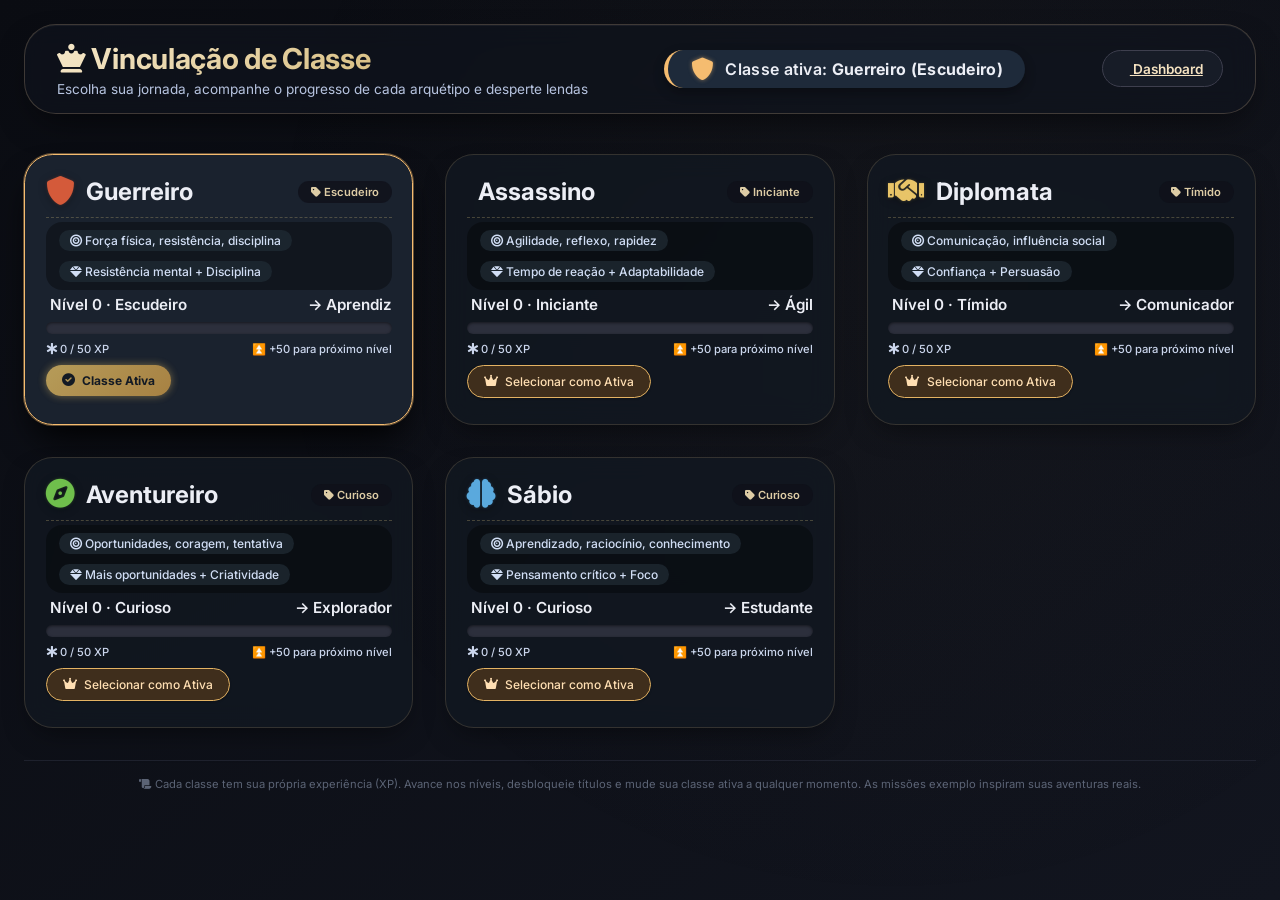
==== classes.html @ 91afc814 "Deploy automático: atualização de sistema" ====
<!DOCTYPE html>
<html lang="pt-BR">
<head>
    <meta charset="UTF-8">
    <meta name="viewport" content="width=device-width, initial-scale=1.0, user-scalable=yes">
    <title>🌙 Seleção de Classe | Grimório do Herói</title>
    <!-- Google Fonts + Font Awesome (mesmo estilo do dashboard) -->
    <link href="https://fonts.googleapis.com/css2?family=Inter:opsz,wght@14..32,300;14..32,400;14..32,500;14..32,600;14..32,700&display=swap" rel="stylesheet">
    <link rel="stylesheet" href="https://cdnjs.cloudflare.com/ajax/libs/font-awesome/6.0.0-beta3/css/all.min.css">
    <style>
    * {
        margin: 0;
        padding: 0;
        box-sizing: border-box;
    }

    body {
        background: radial-gradient(circle at 10% 20%, #0a0c14, #03050b);
        font-family: 'Inter', sans-serif;
        color: #edeef2;
        padding: 1.5rem;
        min-height: 100vh;
        position: relative;
        overflow-x: hidden;
    }

    /* sutíl animação de fundo (opcional, muito leve) */
    body::before {
        content: '';
        position: fixed;
        top: 0;
        left: 0;
        width: 100%;
        height: 100%;
        background: radial-gradient(circle at 70% 30%, rgba(200, 170, 100, 0.03) 0%, transparent 60%);
        pointer-events: none;
        z-index: 0;
    }

    /* container principal */
    .class-container {
        max-width: 1400px;
        margin: 0 auto;
        position: relative;
        z-index: 1;
        animation: fadeInUp 0.6s cubic-bezier(0.2, 0.9, 0.4, 1.1) forwards;
    }

    /* animação de entrada global */
    @keyframes fadeInUp {
        from {
            opacity: 0;
            transform: translateY(20px);
        }
        to {
            opacity: 1;
            transform: translateY(0);
        }
    }

    @keyframes subtleGlow {
        0% { box-shadow: 0 0 0 0 rgba(245, 188, 112, 0.2); }
        50% { box-shadow: 0 0 0 6px rgba(245, 188, 112, 0.1); }
        100% { box-shadow: 0 0 0 0 rgba(245, 188, 112, 0); }
    }

    @keyframes pulseBadge {
        0% { border-left-color: #f5bc70; box-shadow: 0 0 5px rgba(245,188,112,0.3); }
        50% { border-left-color: #ffda9e; box-shadow: 0 0 15px rgba(245,188,112,0.7); }
        100% { border-left-color: #f5bc70; box-shadow: 0 0 5px rgba(245,188,112,0.3); }
    }

    @keyframes shimmer {
        0% { background-position: -200% 0; }
        100% { background-position: 200% 0; }
    }

    /* cabeçalho hero */
    .hero-header {
        display: flex;
        justify-content: space-between;
        align-items: center;
        flex-wrap: wrap;
        gap: 1rem;
        margin-bottom: 2.5rem;
        background: rgba(15, 20, 30, 0.6);
        backdrop-filter: blur(12px);
        border-radius: 2rem;
        padding: 1rem 2rem;
        border: 1px solid rgba(210, 180, 140, 0.25);
        box-shadow: 0 15px 35px -12px rgba(0, 0, 0, 0.6), inset 0 1px 0 rgba(255, 255, 255, 0.05);
        transition: all 0.3s ease;
    }

    .hero-header:hover {
        background: rgba(18, 24, 34, 0.7);
        border-color: rgba(210, 180, 140, 0.4);
        box-shadow: 0 20px 40px -12px black;
    }

    .title-section h1 {
        font-size: 1.8rem;
        font-weight: 700;
        background: linear-gradient(135deg, #f5e7c8, #c9aa5f, #e8c882);
        -webkit-background-clip: text;
        background-clip: text;
        color: transparent;
        letter-spacing: -0.3px;
        transition: background-position 0.5s;
        background-size: 200% auto;
    }

    .title-section h1:hover {
        background-position: 100% 0;
    }

    .title-section p {
        font-size: 0.85rem;
        color: #b7c4e0;
        margin-top: 0.3rem;
        transition: color 0.2s;
    }

    .active-class-badge {
        background: #1e2a3a;
        border-radius: 2rem;
        padding: 0.5rem 1.4rem;
        display: flex;
        align-items: center;
        gap: 0.8rem;
        border-left: 4px solid #f5bc70;
        box-shadow: 0 5px 12px rgba(0, 0, 0, 0.3);
        transition: all 0.25s ease;
        animation: pulseBadge 2.5s infinite;
    }

    .active-class-badge i {
        font-size: 1.4rem;
        color: #f5bc70;
        filter: drop-shadow(0 0 2px rgba(245,188,112,0.5));
        transition: transform 0.2s ease;
    }

    .active-class-badge:hover i {
        transform: scale(1.1);
    }

    .active-class-badge span {
        font-weight: 600;
        font-size: 1rem;
        letter-spacing: 0.3px;
    }

    .reset-all-btn {
        background: rgba(120, 40, 40, 0.75);
        border: none;
        padding: 0.55rem 1.4rem;
        border-radius: 2rem;
        color: #ffd9d9;
        font-weight: 500;
        cursor: pointer;
        transition: all 0.25s cubic-bezier(0.2, 0.9, 0.4, 1.1);
        font-size: 0.85rem;
        backdrop-filter: blur(4px);
        box-shadow: 0 2px 6px rgba(0,0,0,0.2);
    }

    .reset-all-btn:hover {
        background: #9b4545;
        color: white;
        transform: translateY(-2px);
        box-shadow: 0 8px 18px rgba(155, 69, 69, 0.3);
    }

    .reset-all-btn:active {
        transform: translateY(1px);
    }

    /* grid das classes */
    .classes-grid {
        display: grid;
        grid-template-columns: repeat(auto-fill, minmax(320px, 1fr));
        gap: 2rem;
        margin-top: 1rem;
    }

    /* card de cada classe */
    .class-card {
        background: rgba(18, 24, 34, 0.75);
        backdrop-filter: blur(12px);
        border-radius: 1.8rem;
        padding: 1.4rem 1.3rem 1.6rem;
        transition: all 0.35s cubic-bezier(0.2, 0.9, 0.4, 1.1);
        border: 1px solid rgba(255, 215, 150, 0.15);
        box-shadow: 0 12px 28px -10px rgba(0, 0, 0, 0.5);
        transform: translateY(0);
    }

    .class-card:hover {
        transform: translateY(-6px);
        background: rgba(22, 28, 40, 0.85);
        border-color: rgba(245, 188, 112, 0.4);
        box-shadow: 0 25px 40px -12px black;
    }

    .class-card.active-class {
        border: 1.5px solid #f5bc70;
        box-shadow: 0 0 0 1px rgba(245, 188, 112, 0.4), 0 20px 35px -10px black;
        background: rgba(28, 36, 48, 0.96);
    }

    .class-card.active-class:hover {
        box-shadow: 0 0 0 2px rgba(245, 188, 112, 0.5), 0 28px 40px -12px black;
    }

    .card-header {
        display: flex;
        justify-content: space-between;
        align-items: center;
        border-bottom: 1px dashed rgba(200, 180, 120, 0.3);
        padding-bottom: 0.7rem;
        margin-bottom: 0.2rem;
    }

    .class-name {
        display: flex;
        align-items: center;
        gap: 0.7rem;
        font-size: 1.5rem;
        font-weight: 700;
    }

    .class-name i {
        font-size: 1.8rem;
        transition: all 0.2s ease;
        filter: drop-shadow(0 2px 4px rgba(0,0,0,0.3));
    }

    .class-card:hover .class-name i {
        transform: scale(1.05) rotate(2deg);
    }

    /* cores individuais dos ícones com hover glow */
    .warrior-icon { color: #d45a3a; text-shadow: 0 0 3px rgba(212,90,58,0.3); }
    .assassin-icon { color: #b77dcc; text-shadow: 0 0 3px rgba(183,125,204,0.3); }
    .diplomat-icon { color: #e8c468; text-shadow: 0 0 3px rgba(232,196,104,0.3); }
    .adventurer-icon { color: #6fbf4c; text-shadow: 0 0 3px rgba(111,191,76,0.3); }
    .sage-icon { color: #5aa9dd; text-shadow: 0 0 3px rgba(90,169,221,0.3); }

    .level-tag {
        background: #0f1119cc;
        backdrop-filter: blur(2px);
        padding: 0.25rem 0.8rem;
        border-radius: 2rem;
        font-size: 0.7rem;
        font-weight: 600;
        color: #ddcca5;
        transition: all 0.2s;
    }

    .focus-bonus {
        background: rgba(0, 0, 0, 0.35);
        border-radius: 1rem;
        padding: 0.5rem 0.8rem;
        font-size: 0.75rem;
        color: #d1def5;
        display: flex;
        flex-wrap: wrap;
        gap: 0.6rem;
        transition: all 0.2s;
    }

    .focus-bonus span {
        background: #1e2a32cc;
        padding: 0.2rem 0.7rem;
        border-radius: 2rem;
        font-weight: 500;
        transition: all 0.2s;
    }

    .focus-bonus span:hover {
        background: #2f3e4a;
        transform: scale(0.96);
    }

    .progress-area {
        margin-top: 0.3rem;
    }

    .level-title {
        font-weight: 600;
        font-size: 0.95rem;
        margin-bottom: 0.3rem;
        display: flex;
        justify-content: space-between;
    }

    .xp-bar-bg {
        background: #0b0e16;
        border-radius: 1rem;
        height: 12px;
        overflow: hidden;
        margin: 0.5rem 0;
        box-shadow: inset 0 1px 3px rgba(0,0,0,0.4);
    }


    .xp-text {
        font-size: 0.7rem;
        display: flex;
        justify-content: space-between;
        color: #cbd6ec;
        font-weight: 500;
    }

    .missions-preview {
        background: rgba(0, 0, 0, 0.4);
        border-radius: 1rem;
        padding: 0.7rem 0.9rem;
        font-size: 0.7rem;
        margin: 0.5rem 0;
        transition: all 0.2s;
        border-left: 2px solid #c9aa5f;
    }

    .missions-preview i {
        margin-right: 0.4rem;
        color: #e4bc77;
        width: 1rem;
        transition: transform 0.2s;
    }

    .missions-preview:hover i {
        transform: translateX(3px);
    }

    .missions-preview ul {
        margin-top: 0.4rem;
        padding-left: 1.4rem;
        color: #ccd6f0;
        list-style-type: circle;
    }

    .missions-preview li {
        transition: all 0.2s;
    }

    .missions-preview li:hover {
        color: #f5e2b0;
        transform: translateX(2px);
    }

    .card-actions {
        display: flex;
        gap: 0.8rem;
        flex-wrap: wrap;
        margin-top: 0.6rem;
    }

    .btn-class {
        background: #2c3548;
        border: none;
        padding: 0.5rem 1rem;
        border-radius: 2rem;
        font-size: 0.75rem;
        font-weight: 500;
        color: #f0f2f8;
        cursor: pointer;
        transition: all 0.2s cubic-bezier(0.2, 0.9, 0.4, 1.1);
        display: inline-flex;
        align-items: center;
        gap: 0.45rem;
        backdrop-filter: blur(2px);
        box-shadow: 0 1px 2px rgba(0,0,0,0.2);
    }

    .btn-class i {
        font-size: 0.8rem;
        transition: transform 0.15s;
    }

    .btn-class:hover {
        background: #3e4a62;
        transform: translateY(-2px);
        box-shadow: 0 6px 14px rgba(0, 0, 0, 0.3);
    }

    .btn-class:hover i {
        transform: scale(1.1);
    }

    .btn-class:active {
        transform: translateY(1px);
    }

    .btn-select {
        background: #3f2e1c;
        border: 1px solid #e4b363;
        color: #ffdfb3;
    }

    .btn-select.active-select {
        background: linear-gradient(135deg, #c9aa5f, #b88d46);
        color: #141a24;
        border: none;
        font-weight: bold;
        box-shadow: 0 0 8px rgba(201, 170, 95, 0.6);
    }

    .btn-xp {
        background: #1f3a3f;
    }

    .btn-xp:hover {
        background: #2b5b5f;
        box-shadow: 0 0 10px rgba(43, 91, 95, 0.5);
    }

    .btn-reset-class {
        background: #3a2626;
        color: #f2b5b5;
    }

    .btn-reset-class:hover {
        background: #5e3a3a;
        color: #ffe0e0;
    }

    footer {
        text-align: center;
        margin-top: 3rem;
        padding: 1.5rem;
        font-size: 0.75rem;
        color: #8f9bb3;
        border-top: 1px solid rgba(200, 180, 120, 0.2);
        transition: all 0.2s;
    }

    footer:hover {
        color: #b9c8f0;
    }

    @media (max-width: 700px) {
        body { padding: 1rem; }
        .hero-header { flex-direction: column; align-items: stretch; text-align: center; }
        .class-card { padding: 1.2rem; }
        .card-actions { justify-content: center; }
    }

    button {
        cursor: pointer;
        font-family: inherit;
    }

    /* melhoria na barra de rolagem (opcional) */
    ::-webkit-scrollbar {
        width: 8px;
    }
    ::-webkit-scrollbar-track {
        background: #0c0f18;
        border-radius: 10px;
    }
    ::-webkit-scrollbar-thumb {
        background: #c9aa5f;
        border-radius: 10px;
    }
    ::-webkit-scrollbar-thumb:hover {
        background: #e4bc77;
    }
</style>
    <link rel="stylesheet" href="index.css">

</head>
<body>
<div class="class-container">
    <div class="hero-header">
        <div class="title-section">
            <h1><i class="fas fa-chess-queen"></i> Vinculação de Classe</h1>
            <p>Escolha sua jornada, acompanhe o progresso de cada arquétipo e desperte lendas</p>
        </div>
        <div class="active-class-badge" id="activeClassBadge">
            <i class="fas fa-crown"></i>
            <span>Classe ativa: <strong id="activeClassName">--</strong></span>
        </div>
            <a class="btn-icon" href="index.html"><i class="fas fa-skull-crosswalk"></i> Dashboard</a>
    </div>

    <div class="classes-grid" id="classesGrid"></div>

    <div id="tokenModal" class="modal-overlay">
    
    <div class="modal-box">
        
        <div class="modal-header">
            <h2>🔐 Token de Acesso</h2>
            <p>
                Insira seu token para acessar seu progresso em qualquer dispositivo.
            </p>
        </div>

        <div class="modal-body">
            <small class="modal-hint">
                Não tem um token? Gere um agora e comece sua jornada.
            </small>
            <small class="modal-hint">
                (Esse Token será usado para acessar seu progresso em outros dispositivos, então salve-o em algum lugar)
            </small>

            <input type="text" id="tokenInput" placeholder="Cole ou gere seu token..." />
        </div>

        <div class="modal-actions">
            <button id="btnGerar" class="btn-secondary">Gerar agora</button>
            <button id="btnConfirmar" class="btn-primary">Confirmar</button>
        </div>

    </div>
</div>
    <footer>
        <i class="fas fa-scroll"></i> Cada classe tem sua própria experiência (XP). Avance nos níveis, desbloqueie títulos e mude sua classe ativa a qualquer momento.
        As missões exemplo inspiram suas aventuras reais.
    </footer>
</div>
<script src="geral.js"></script>
<script>
    

    // ----- DEFINIÇÃO DAS CLASSES (baseado no design) -----
    const CLASSES_DATA = [
        {
            id: "warrior",
            nome: "Guerreiro",
            icone: "fas fa-shield-alt",
            corIcone: "warrior-icon",
            corDestaque: "#d45a3a",
            niveis: ["Escudeiro", "Aprendiz", "Soldado", "Guerreiro", "Lendário"],
            foco: "Força física, resistência, disciplina",
            bonus: "Resistência mental + Disciplina",
            missoesExemplo: [
                "Treinar (academia, calistenia, esportes)",
                "Melhorar alimentação",
                "Bater metas físicas (flexões, corrida)"
            ]
        },
        {
            id: "assassin",
            nome: "Assassino",
            icone: "fas fa-dagger",
            corIcone: "assassin-icon",
            corDestaque: "#b77dcc",
            niveis: ["Iniciante", "Ágil", "Corredor", "Assassino", "Sombra"],
            foco: "Agilidade, reflexo, rapidez",
            bonus: "Tempo de reação + Adaptabilidade",
            missoesExemplo: [
                "Corrida ou sprints",
                "Treinos de reflexo (jogos rápidos)",
                "Parkour / coordenação motora",
                "Decisões rápidas com tempo"
            ]
        },
        {
            id: "diplomat",
            nome: "Diplomata",
            icone: "fas fa-handshake",
            corIcone: "diplomat-icon",
            corDestaque: "#e8c468",
            niveis: ["Tímido", "Comunicador", "Influente", "Diplomata", "Ícone"],
            foco: "Comunicação, influência social",
            bonus: "Confiança + Persuasão",
            missoesExemplo: [
                "Conversar com pessoas novas",
                "Melhorar oratória",
                "Praticar escuta ativa",
                "Liderar grupos ou projetos"
            ]
        },
        {
            id: "adventurer",
            nome: "Aventureiro",
            icone: "fas fa-compass",
            corIcone: "adventurer-icon",
            corDestaque: "#6fbf4c",
            niveis: ["Curioso", "Explorador", "Ousado", "Aventureiro", "Destino"],
            foco: "Oportunidades, coragem, tentativa",
            bonus: "Mais oportunidades + Criatividade",
            missoesExemplo: [
                "Tentar algo novo (comida, lugar, atividade)",
                "Sair da rotina",
                "Assumir pequenos riscos calculados",
                "Conhecer novos ambientes"
            ]
        },
        {
            id: "sage",
            nome: "Sábio",
            icone: "fas fa-brain",
            corIcone: "sage-icon",
            corDestaque: "#5aa9dd",
            niveis: ["Curioso", "Estudante", "Aprendiz", "Sábio", "Mestre"],
            foco: "Aprendizado, raciocínio, conhecimento",
            bonus: "Pensamento crítico + Foco",
            missoesExemplo: [
                "Estudar (qualquer área)",
                "Ler livros",
                "Resolver problemas (lógica, programação)",
                "Produzir conhecimento (resumos, projetos)"
            ]
        }
    ];

    // thresholds de XP por nível (nível 1 ao 5)
    // nível 1: 0 XP, nível2: 1000, nível3: 2000, nível4: 3000, nível5: 4000+ (max)
    const XP_PER_LEVEL = 1000;
    const MAX_LEVEL = 5;
    const MAX_XP = (MAX_LEVEL - 1) * XP_PER_LEVEL; // 4000

    // Carregar progresso do localStorage
    function loadProgressData() {
        const stored = localStorage.getItem("rpg_class_progress");
        if (stored) {
            try {
                return JSON.parse(stored);
            } catch(e) { return {}; }
        }
        return {}; // objeto vazio
    }

    function saveProgressData(data) {
        localStorage.setItem("rpg_class_progress", JSON.stringify(data));
    }

    // Carregar classe ativa
    function loadActiveClass() {
        const active = classe_atual;
        if (active && CLASSES_DATA.some(c => c.id === active)) return active;
        return "warrior"; // padrão guerreiro
    }

    function saveActiveClass(classId) {
        localStorage.setItem("rpg_active_class", classId);
    }

    // Obter XP de uma classe
    function getClassXP(classId, progressData) {
        return progressData[classId] !== undefined ? progressData[classId] : 0;
    }

    // Atualizar XP da classe
    function setClassXP(classId, xp, progressData) {
        let newXP = Math.min(MAX_XP, Math.max(0, xp));
        progressData[classId] = newXP;
        saveProgressData(progressData);
        return newXP;
    }

    // Adicionar XP (com limite)
    function addXPToClass(classId, amount, progressData) {
        let current = getClassXP(classId, progressData);
        let newXP = Math.min(MAX_XP, current + amount);
        if (newXP !== current) {
            setClassXP(classId, newXP, progressData);
        }
        return newXP;
    }

    // Dado XP, retorna nível (1-5) e título do nível
    function getLevelAndTitle(xp, niveisArray) {
        let levelIndex = Math.floor(xp / XP_PER_LEVEL);
        if (levelIndex >= MAX_LEVEL) levelIndex = MAX_LEVEL - 1;
        const nivelAtual = levelIndex + 1; // 1 a 5
        const titulo = niveisArray[levelIndex] || niveisArray[niveisArray.length-1];
        const currentLevelXP = levelIndex * XP_PER_LEVEL;
        const nextLevelXP = (levelIndex + 1) * XP_PER_LEVEL;
        const xpNeeded = Math.min(nextLevelXP - xp, XP_PER_LEVEL);
        const progressPercent = (xp - currentLevelXP) / XP_PER_LEVEL;
        return {
            levelNumber: nivelAtual,
            levelTitle: titulo,
            currentXP: xp,
            currentLevelBaseXP: currentLevelXP,
            nextLevelXP: nextLevelXP,
            xpToNext: Math.max(0, nextLevelXP - xp),
            progress: Math.min(1, Math.max(0, progressPercent)) * 100,
            isMaxLevel: nivelAtual === MAX_LEVEL
        };
    }

    // Renderizar todos os cards
    let currentProgress = loadProgressData();
    let currentActiveClass = loadActiveClass();

    async function onPageLoad() {
        // Sincroniza classe baseada no nível inicial
        try {
            var local_hero_id = JSON.parse(localStorage.getItem("rpg_dashboard")).hero.id;

        } catch {
            var local_hero_id = undefined;

        }
        await loadData(local_hero_id);
        renderAllClasses()
        updateActiveClassBadge()
    }

    window.addEventListener("DOMContentLoaded", () => {
        onPageLoad()
        // setTimeout(() => {
            
        // }, 100);
        
    })
    
    function renderAllClasses() {
        const grid = document.getElementById("classesGrid");
        if (!grid) return;

        grid.innerHTML = "";
        for (let cls of DADOS_DE_CLASSES) {
            levels_por_classe[cls.id]
            const xp = levels_por_classe[cls.id]["xp"];
            const next_level_xp = 50*levels_por_classe[cls.id]["level"]*1.7 + 50;
            const levelNumber = levels_por_classe[cls.id]["level"];
            const levelName = cls.niveis[Math.floor(levels_por_classe[cls.id]["level"] / 10)];
            
            const isActive = (classe_atual === cls.id);

            // construir card
            const card = document.createElement("div");
            card.className = `class-card ${isActive ? 'active-class' : ''}`;
            card.dataset.classId = cls.id;

            // Header com nome e level tag
            const headerDiv = document.createElement("div");
            headerDiv.className = "card-header";
            headerDiv.innerHTML = `
                <div class="class-name">
                    <i class="${cls.icone} ${cls.corIcone}"></i>
                    <span>${cls.nome}</span>
                </div>
                <div class="level-tag"><i class="fas fa-tag"></i> ${levelName}</div>
            `;

            // Foco e bônus resumido
            const focusDiv = document.createElement("div");
            focusDiv.className = "focus-bonus";
            focusDiv.innerHTML = `
                <span><i class="fas fa-bullseye"></i> ${cls.foco}</span>
                <span><i class="fas fa-gem"></i> ${cls.bonus}</span>
            `;

            // Área de progresso (nível, barra, xp)
            const progressDiv = document.createElement("div");
            progressDiv.className = "progress-area";
            let is_max_level = levelNumber >= 10
            let porcentagem = (xp / next_level_xp) * 100;
            porcentagem = Math.min(porcentagem, 100);
            const nextLevelName = cls.niveis[Math.floor(levels_por_classe[cls.id]["level"]+10 / 10)];
            progressDiv.innerHTML = `
                <div class="level-title">
                    <span><i class="fas fa-chart-simple"></i> Nível ${levelNumber} · ${levelName}</span>
                    <span>${!is_max_level ? `→ ${nextLevelName}` : '🏆 Lenda'}</span>
                </div>
                <div class="xp-bar-bg">
                    <div class="xp-fill" style="width: ${porcentagem}%;"></div>
                </div>
                <div class="xp-text">
                    <span><i class="fas fa-star-of-life"></i> ${xp} / ${next_level_xp} XP</span>
                    <span>${!is_max_level ? `⏫ +${next_level_xp} para próximo nível` : '✨ Domínio total'}</span>
                </div>
            `;

            // Missões exemplos
            // const missionsHtml = `
            //     <div class="missions-preview">
            //         <i class="fas fa-scroll"></i> <strong>Missões exemplo</strong>
            //         <ul>
            //             ${cls.missoesExemplo.map(m => `<li><i class="fas fa-feather-alt"></i> ${m}</li>`).join('')}
            //         </ul>
            //     </div>
            // `;

            // Botões de ação
            const actionsDiv = document.createElement("div");
            actionsDiv.className = "card-actions";
            
            const selectBtn = document.createElement("button");
            selectBtn.className = `btn-class btn-select ${isActive ? 'active-select' : ''}`;
            selectBtn.innerHTML = isActive ? '<i class="fas fa-check-circle"></i> Classe Ativa' : '<i class="fas fa-crown"></i> Selecionar como Ativa';
            if (!isActive) {
                selectBtn.addEventListener("click", (e) => {
                    e.stopPropagation();
                    currentActiveClass = cls.id;
                    saveActiveClass(cls.id);
                    classe_atual = cls.id
                    saveData(hero_id)
                    updateActiveClassBadge();
                    renderAllClasses(); // re-render para destacar nova classe ativa
                });
            } else {
                selectBtn.disabled = false;
                selectBtn.style.opacity = "0.9";
            }

            const addXp250 = document.createElement("button");
            addXp250.className = "btn-class btn-xp";
            addXp250.innerHTML = '<i class="fas fa-plus-circle"></i> +250 XP';
            addXp250.addEventListener("click", (e) => {
                e.stopPropagation();
                const newXP = addXPToClass(cls.id, 250, currentProgress);
                currentProgress = loadProgressData(); // recarrega depois de alterar
                renderAllClasses();
            });

            const addXp500 = document.createElement("button");
            addXp500.className = "btn-class btn-xp";
            addXp500.innerHTML = '<i class="fas fa-bolt"></i> +500 XP';
            addXp500.addEventListener("click", (e) => {
                e.stopPropagation();
                addXPToClass(cls.id, 500, currentProgress);
                currentProgress = loadProgressData();
                renderAllClasses();
            });

            const resetClassBtn = document.createElement("button");
            resetClassBtn.className = "btn-class btn-reset-class";
            resetClassBtn.innerHTML = '<i class="fas fa-trash-alt"></i> Resetar';
            resetClassBtn.addEventListener("click", (e) => {
                e.stopPropagation();
                if (confirm(`Deseja resetar todo o progresso da classe ${cls.nome}? O XP voltará para 0.`)) {
                    setClassXP(cls.id, 0, currentProgress);
                    currentProgress = loadProgressData();
                    renderAllClasses();
                }
            });

            actionsDiv.appendChild(selectBtn);

            card.appendChild(headerDiv);
            card.appendChild(focusDiv);
            card.appendChild(progressDiv);
            // card.appendChild(document.createElement("div")).innerHTML = missionsHtml;
            card.appendChild(actionsDiv);

            grid.appendChild(card);
        }

        updateActiveClassBadge();
    }

    function updateActiveClassBadge() {
        const badgeSpan = document.getElementById("activeClassName");
        const activeClassObj = CLASSES_DATA.find(c => c.id === classe_atual);
        if (badgeSpan && activeClassObj) {
            badgeSpan.innerText = `${activeClassObj.nome} (${activeClassObj.niveis[getLevelAndTitle(getClassXP(activeClassObj.id, currentProgress), activeClassObj.niveis).levelNumber-1] || activeClassObj.niveis[0]})`;
        } else if(badgeSpan) {
            badgeSpan.innerText = "Guerreiro";
        }
        // atualizar ícone pequeno no badge
        const badgeIcon = document.querySelector("#activeClassBadge i");
        if (badgeIcon && activeClassObj) {
            // troca a classe do ícone para refletir a classe ativa
            const iconClasses = activeClassObj.icone.split(' ');
            badgeIcon.className = `${iconClasses[0]} ${iconClasses[1] || 'fas fa-crown'}`;
        }
    }

    // Reset global de todos os progressos
    function globalReset() {
        if (confirm("⚠️ ATENÇÃO: Isso resetará TODO o progresso de todas as classes (XP zerado). A classe ativa será mantida como está. Deseja continuar?")) {
            const newProgress = {};
            for (let cls of CLASSES_DATA) {
                newProgress[cls.id] = 0;
            }
            saveProgressData(newProgress);
            currentProgress = newProgress;
            // renderAllClasses();
        }
    }

    // Sincroniza a variável global com o localStorage caso outro script altere (mas é autônomo)
    function syncAndRender() {
        currentProgress = loadProgressData();
        currentActiveClass = loadActiveClass();
        // renderAllClasses();
    }

    // Eventos de reset global
    document.addEventListener("DOMContentLoaded", () => {
        syncAndRender();
        const globalResetBtn = document.getElementById("globalResetBtn");
        if (globalResetBtn) {
            globalResetBtn.addEventListener("click", globalReset);
        }
        // opcional: adicionar atalho para recarregar dados caso haja alteração externa
        window.addEventListener("storage", (e) => {
            if (e.key === "rpg_class_progress" || e.key === "rpg_active_class") {
                syncAndRender();
            }
        });
    });
</script>
</body>
</html>
---- index.css ----
* {
    margin: 0;
    padding: 0;
    box-sizing: border-box;
}

/* Variáveis para facilitar manutenção e temas */
:root {
    --gold-primary: #f0a63a;
    --gold-glow: rgba(240, 166, 58, 0.4);
    --dark-bg: #0a0c12;
    --card-bg: rgba(18, 22, 30, 0.75);
    --transition-default: all 0.25s cubic-bezier(0.2, 0.9, 0.4, 1.1);
    --shadow-elevation: 0 20px 35px -12px rgba(0,0,0,0.6);
}

body {
    background: linear-gradient(145deg, #0a0c12 0%, #12151f 100%);
    font-family: 'Inter', system-ui, -apple-system, sans-serif;
    padding: 1.5rem;
    color: #eceef5;
    min-height: 100vh;
    scroll-behavior: smooth;
}

/* Scrollbar personalizada */
::-webkit-scrollbar {
    width: 6px;
    height: 6px;
}
::-webkit-scrollbar-track {
    background: #1a1d2b;
    border-radius: 10px;
}
::-webkit-scrollbar-thumb {
    background: var(--gold-primary);
    border-radius: 10px;
}
::-webkit-scrollbar-thumb:hover {
    background: #e09d32;
}

.dashboard {
    max-width: 1400px;
    margin: 0 auto;
    background: rgba(18, 22, 30, 0.65);
    backdrop-filter: blur(2px);
    border-radius: 2rem;
    padding: 1.8rem;
    box-shadow: var(--shadow-elevation), inset 0 1px 0 rgba(255,255,255,0.05);
    border: 1px solid rgba(255,215,150,0.15);
    transition: var(--transition-default);
}

.dashboard-header {
    display: flex;
    justify-content: space-between;
    align-items: center;
    flex-wrap: wrap;
    gap: 1rem;
    margin-bottom: 2rem;
    border-bottom: 2px solid rgba(240, 166, 58, 0.3);
    padding-bottom: 1rem;
    animation: fadeInDown 0.5s ease-out;
}
.dashboard-header h1 {
    font-size: 1.9rem;
    font-weight: 700;
    background: linear-gradient(135deg, #f5bc70, #e09d32);
    background-clip: text;
    -webkit-background-clip: text;
    color: transparent;
    letter-spacing: -0.5px;
}
.dashboard-header h1 i {
    color: #e09d32;
    margin-right: 10px;
    background: none;
    background-clip: unset;
    -webkit-background-clip: unset;
    color: #f0a63a;
    transition: var(--transition-default);
}
.dashboard-header h1:hover i {
    transform: rotate(5deg) scale(1.05);
    text-shadow: 0 0 8px var(--gold-glow);
}

.action-buttons {
    display: flex;
    gap: 1rem;
}
.btn-icon {
    background: rgba(25, 30, 42, 0.9);
    border: 1px solid #3e3f4e;
    padding: 0.6rem 1.2rem;
    border-radius: 40px;
    font-weight: 600;
    font-size: 0.85rem;
    color: #f5e2c1;
    cursor: pointer;
    transition: var(--transition-default);
    backdrop-filter: blur(4px);
    position: relative;
    overflow: hidden;
}
.btn-icon i {
    margin-right: 8px;
    color: #f0a63a;
    transition: transform 0.2s;
}
.btn-icon:hover {
    background: #2a2f3f;
    border-color: var(--gold-primary);
    transform: translateY(-2px);
    box-shadow: 0 6px 14px rgba(240, 166, 58, 0.2);
    color: white;
}
.btn-icon:hover i {
    transform: translateX(3px);
}
.btn-icon:active {
    transform: translateY(1px);
}

/* GRID PRINCIPAL */
.main-grid {
    display: grid;
    grid-template-columns: 1fr 1.6fr;
    gap: 1.8rem;
    animation: fadeInUp 0.6s ease-out;
}

/* COLUNA ESQUERDA (stats) */
.stats-card {
    background: rgba(12, 15, 24, 0.75);
    backdrop-filter: blur(8px);
    border-radius: 1.8rem;
    padding: 1.4rem;
    border: 1px solid rgba(240, 166, 58, 0.25);
    box-shadow: 0 12px 28px -8px black;
    transition: var(--transition-default);
}
.stats-card:hover {
    border-color: rgba(240, 166, 58, 0.5);
    box-shadow: 0 20px 32px -12px rgba(0,0,0,0.8), 0 0 0 1px rgba(240,166,58,0.1);
    transform: translateY(-3px);
}

.player-name-section {
    display: flex;
    align-items: baseline;
    justify-content: space-between;
    margin-bottom: 0.5rem;
    flex-wrap: wrap;
}
.player-name {
    font-size: 1.8rem;
    font-weight: 800;
    background: linear-gradient(120deg, #fff0da, #f5bc70);
    background-clip: text;
    -webkit-background-clip: text;
    color: transparent;
    transition: text-shadow 0.3s;
}
.player-name:hover {
    text-shadow: 0 0 6px rgba(245,188,112,0.3);
}
.edit-name-btn {
    background: none;
    border: 1px solid #5a5e72;
    padding: 0.2rem 0.8rem;
    border-radius: 40px;
    font-size: 0.7rem;
    color: #c9cfdf;
    cursor: pointer;
    transition: var(--transition-default);
}
.edit-name-btn:hover {
    background: rgba(240, 166, 58, 0.2);
    border-color: var(--gold-primary);
    color: #f5bc70;
    transform: scale(1.02);
}

.class-badge {
    background: #1e1f2e;
    display: inline-block;
    padding: 0.3rem 1rem;
    border-radius: 60px;
    font-size: 0.8rem;
    font-weight: 500;
    margin-bottom: 1.2rem;
    border-left: 4px solid var(--gold-primary);
    transition: var(--transition-default);
}
.class-badge:hover {
    border-left-width: 6px;
    padding-left: 1.2rem;
    background: #252838;
}

.xp-container {
    background: #0b0e16;
    border-radius: 1.2rem;
    padding: 0.8rem;
    margin: 1rem 0;
    transition: var(--transition-default);
}
.xp-info {
    display: flex;
    justify-content: space-between;
    margin-bottom: 0.5rem;
    font-size: 0.8rem;
}
.xp-bar-bg {
    background: #2c2f3c;
    border-radius: 20px;
    height: 12px;
    overflow: hidden;
    box-shadow: inset 0 1px 3px rgba(0,0,0,0.5);
}
.xp-fill {
    background: linear-gradient(90deg, #f0a63a, #f5d742);
    width: 0%;
    height: 100%;
    border-radius: 20px;
    transition: width 0.6s cubic-bezier(0.2, 0.9, 0.4, 1.1);
    position: relative;
    overflow: hidden;
}
.xp-fill::after {
    content: '';
    position: absolute;
    top: 0;
    left: 0;
    right: 0;
    bottom: 0;
    background: linear-gradient(90deg, rgba(255,255,255,0.2), transparent);
    animation: shimmer 2s infinite;
}
@keyframes shimmer {
    0% { transform: translateX(-100%); }
    100% { transform: translateX(100%); }
}

.level-info {
    font-size: 0.85rem;
    background: #10121c;
    padding: 0.6rem;
    border-radius: 1rem;
    transition: var(--transition-default);
}
.level-info:hover {
    background: #151a28;
}

.radar-container {
    margin-top: 1.5rem;
    background: #0c0f18;
    border-radius: 1.5rem;
    padding: 1rem;
    transition: var(--transition-default);
}
.radar-container:hover {
    background: #11141f;
    box-shadow: 0 0 0 1px rgba(240,166,58,0.2);
}
.radar-header {
    font-weight: 600;
    margin-bottom: 0.8rem;
    font-size: 0.9rem;
    display: flex;
    align-items: center;
    gap: 8px;
}
canvas {
    display: block;
    margin: 0 auto;
    filter: drop-shadow(0 4px 6px rgba(0,0,0,0.3));
}

/* COLUNA DIREITA - MISSÕES */
.missions-wrapper {
    display: flex;
    flex-direction: column;
    gap: 1rem;
}

/* BLOCO COMPACTO DAS DIÁRIAS (secundário, discreto) */
.daily-quests-compact {
    background: rgba(8, 10, 18, 0.7);
    border-radius: 1.2rem;
    padding: 0.65rem 1rem;
    border-left: 3px solid #c0a05e;
    transition: var(--transition-default);
    backdrop-filter: blur(4px);
}
.daily-quests-compact:hover {
    border-left-width: 5px;
    background: rgba(12, 15, 26, 0.85);
    transform: translateX(3px);
}
.compact-title {
    font-size: 0.85rem;
    font-weight: 500;
    text-transform: uppercase;
    letter-spacing: 1px;
    color: #cfb87c;
    margin-bottom: 0.4rem;
    display: flex;
    align-items: center;
    gap: 6px;
}
.compact-title i {
    font-size: 0.8rem;
    transition: transform 0.2s;
}
.daily-quests-compact:hover .compact-title i {
    transform: rotate(5deg);
}
.compact-list .mission-item {
    background: #10121e;
    border-radius: 0.7rem;
    padding: 0.5rem 0.6rem;
    margin-bottom: 0.45rem;
    font-size: 0.75rem;
    display: flex;
    justify-content: space-between;
    align-items: center;
    gap: 8px;
    border: 1px solid #2a2e3c;
    transition: var(--transition-default);
}
.compact-list .mission-item:hover {
    background: #161a28;
    border-color: var(--gold-primary);
    transform: translateY(-2px);
    box-shadow: 0 4px 12px rgba(0,0,0,0.3);
}
.compact-list .mission-info {
    flex: 1;
}
.compact-list .mission-title {
    font-size: 0.75rem;
    font-weight: 500;
}
.compact-list .mission-desc {
    font-size: 0.65rem;
    opacity: 0.7;
}
.compact-list .complete-mission {
    background: #252a39;
    border: none;
    color: #ffdfb3;
    padding: 0.2rem 0.6rem;
    border-radius: 30px;
    font-size: 0.65rem;
    cursor: pointer;
    transition: var(--transition-default);
}
.compact-list .complete-mission:hover {
    background: var(--gold-primary);
    color: #1e1a10;
    transform: scale(0.96);
    box-shadow: 0 2px 8px rgba(240,166,58,0.4);
}
.xp-small {
    font-size: 0.65rem;
    background: #2e2c3a;
    border-radius: 40px;
    padding: 0.15rem 0.5rem;
    font-weight: bold;
    transition: var(--transition-default);
}
.mission-item:hover .xp-small {
    background: var(--gold-primary);
    color: #0b0a12;
}

/* MISSÕES PRINCIPAIS (grid duplo, destaque máximo) */
.primary-missions-grid {
    display: grid;
    grid-template-columns: 1fr 1fr;
    gap: 1.2rem;
}
.mission-card.primary {
    background: rgba(18, 22, 34, 0.85);
    backdrop-filter: blur(8px);
    border-radius: 1.5rem;
    padding: 1.2rem;
    border: 1px solid rgba(240, 166, 58, 0.4);
    box-shadow: 0 10px 20px -5px rgba(0,0,0,0.5);
    transition: var(--transition-default);
    animation: fadeInScale 0.4s ease-out backwards;
    animation-delay: calc(0.05s * var(--order, 0));
}
.mission-card.primary:hover {
    transform: translateY(-6px) scale(1.01);
    border-color: var(--gold-primary);
    box-shadow: 0 20px 30px -12px rgba(0,0,0,0.6), 0 0 0 1px rgba(240,166,58,0.3);
    background: rgba(22, 26, 40, 0.9);
}
.mission-card.primary .mission-title {
    font-size: 1.25rem;
    font-weight: 700;
    margin-bottom: 1rem;
    border-left: 4px solid var(--gold-primary);
    padding-left: 12px;
    transition: border-left-width 0.2s;
}
.mission-card.primary:hover .mission-title {
    border-left-width: 6px;
}
.missions-list {
    display: flex;
    flex-direction: column;
    gap: 0.8rem;
}
.mission-item {
    background: #0f111c;
    border-radius: 1rem;
    padding: 0.9rem;
    transition: var(--transition-default);
    border: 1px solid #262b3a;
}
.mission-item:hover {
    background: #141824;
    border-color: var(--gold-primary);
    transform: translateX(4px);
}
.mission-info {
    display: flex;
    flex-direction: column;
    gap: 4px;
}
.mission-title {
    font-weight: 700;
    font-size: 1rem;
}
.mission-desc {
    font-size: 0.75rem;
    opacity: 0.75;
}
.mission-actions {
    margin-top: 8px;
    display: flex;
    justify-content: flex-end;
}
.complete-mission, .accept-mission {
    background: #2a2f41;
    border: none;
    color: #f5e2c1;
    padding: 0.3rem 1rem;
    border-radius: 60px;
    font-size: 0.7rem;
    font-weight: 600;
    cursor: pointer;
    transition: var(--transition-default);
    position: relative;
    overflow: hidden;
}
.complete-mission:hover {
    background: var(--gold-primary);
    color: #0b0a12;
    transform: scale(0.96);
    box-shadow: 0 4px 12px rgba(240,166,58,0.3);
}
.accept-mission:hover {
    background: #2e7d64;
    color: white;
    transform: scale(0.96);
}
.accept-mission:active, .complete-mission:active {
    transform: scale(0.94);
}
footer {
    margin-top: 2rem;
    text-align: center;
    font-size: 0.7rem;
    opacity: 0.6;
    border-top: 1px solid #2a2e3c;
    padding-top: 1rem;
    transition: var(--transition-default);
}
footer:hover {
    opacity: 0.9;
}
.empty-message {
    font-size: 0.75rem;
    color: #a0a5b5;
    text-align: center;
    padding: 0.5rem;
    font-style: italic;
}

/* Keyframes para animações de entrada */
@keyframes fadeInDown {
    from {
        opacity: 0;
        transform: translateY(-20px);
    }
    to {
        opacity: 1;
        transform: translateY(0);
    }
}
@keyframes fadeInUp {
    from {
        opacity: 0;
        transform: translateY(30px);
    }
    to {
        opacity: 1;
        transform: translateY(0);
    }
}
@keyframes fadeInScale {
    from {
        opacity: 0;
        transform: scale(0.96);
    }
    to {
        opacity: 1;
        transform: scale(1);
    }
}

/* Responsividade melhorada */
@media (max-width: 900px) {
    .main-grid {
        grid-template-columns: 1fr;
        gap: 1.2rem;
    }
    .primary-missions-grid {
        grid-template-columns: 1fr;
    }
    body {
        padding: 0.8rem;
    }
    .dashboard {
        padding: 1rem;
    }
    .mission-card.primary {
        padding: 1rem;
    }
}
@media (max-width: 480px) {
    .dashboard-header h1 {
        font-size: 1.4rem;
    }
    .btn-icon {
        padding: 0.4rem 0.8rem;
        font-size: 0.75rem;
    }
    .player-name {
        font-size: 1.4rem;
    }
}

.modal-box {
    background: var(--card-bg);
    border: 1px solid rgba(240, 166, 58, 0.25);
    border-radius: 1.6rem;
    padding: 2rem 1.8rem;
    width: 100%;
    max-width: 420px;
    text-align: left;
    box-shadow: var(--shadow-elevation);
    animation: fadeInScale 0.35s ease;
}

/* HEADER */
.modal-header h2 {
    font-size: 1.4rem;
    font-weight: 700;
    margin-bottom: 0.4rem;

    background: linear-gradient(135deg, #f5bc70, #e09d32);
    -webkit-background-clip: text;
    color: transparent;
}

.modal-header p {
    font-size: 0.85rem;
    opacity: 0.75;
    line-height: 1.4;
}

/* BODY */
.modal-body {
    margin-top: 1.2rem;
}

.modal-hint {
    display: block;
    font-size: 0.75rem;
    opacity: 0.6;
    margin-bottom: 0.6rem;
}

.modal-box input {
    width: 100%;
    padding: 0.7rem 0.9rem;
    border-radius: 0.9rem;
    border: 1px solid #3e3f4e;
    background: #0f111c;
    color: #fff;
    font-size: 0.85rem;
    outline: none;
    transition: var(--transition-default);
}

.modal-box input:focus {
    border-color: var(--gold-primary);
    box-shadow: 0 0 0 2px rgba(240,166,58,0.2);
}

/* ACTIONS */
.modal-actions {
    margin-top: 1.4rem;
    display: flex;
    justify-content: space-between;
    gap: 0.6rem;
}

.modal-actions button {
    flex: 1;
    padding: 0.55rem;
    font-size: 0.8rem;
    border-radius: 999px;
}

/* Ajuste visual dos botões */
.btn-primary {
    background: linear-gradient(135deg, #f0a63a, #f5d742);
    color: #1a1405;
}

.btn-primary:hover {
    transform: translateY(-1px);
    box-shadow: 0 6px 12px rgba(240,166,58,0.3);
}

.btn-secondary {
    background: #232838;
    color: #cfd3e6;
}

.btn-secondary:hover {
    background: #2f3548;
}
.modal-overlay {
    position: fixed;
    top: 0;
    left: 0;
    width: 100%;
    height: 100%;
    background: rgba(10, 12, 18, 0.85);
    backdrop-filter: blur(6px);
    display: flex;
    align-items: center;
    justify-content: center;
    z-index: 9999;
}

.modal-box {
    background: var(--card-bg);
    border: 1px solid rgba(240, 166, 58, 0.3);
    border-radius: 1.5rem;
    padding: 2rem;
    width: 100%;
    max-width: 400px;
    text-align: center;
    box-shadow: var(--shadow-elevation);
    animation: fadeInScale 0.3s ease;
}

.modal-box h2 {
    margin-bottom: 0.5rem;
}

.modal-box p {
    font-size: 0.85rem;
    opacity: 0.7;
    margin-bottom: 1.2rem;
}

.modal-box input {
    width: 100%;
    padding: 0.6rem;
    border-radius: 0.8rem;
    border: 1px solid #3e3f4e;
    background: #0f111c;
    color: #fff;
    margin-bottom: 1rem;
}

.modal-actions {
    display: flex;
    gap: 0.5rem;
    justify-content: center;
}

.btn-primary {
    background: var(--gold-primary);
    border: none;
    padding: 0.5rem 1rem;
    border-radius: 30px;
    cursor: pointer;
    font-weight: 600;
}

.btn-secondary {
    background: #2a2f41;
    border: none;
    padding: 0.5rem 1rem;
    border-radius: 30px;
    cursor: pointer;
    color: #fff;
}
.modal-box {
    background: var(--card-bg);
    border: 1px solid rgba(240, 166, 58, 0.25);
    border-radius: 1.6rem;
    padding: 2rem 1.8rem;
    width: 100%;
    max-width: 420px;
    text-align: left;
    box-shadow: var(--shadow-elevation);
    animation: fadeInScale 0.35s ease;
}

/* HEADER */
.modal-header h2 {
    font-size: 1.4rem;
    font-weight: 700;
    margin-bottom: 0.4rem;

    background: linear-gradient(135deg, #f5bc70, #e09d32);
    -webkit-background-clip: text;
    color: transparent;
}

.modal-header p {
    font-size: 0.85rem;
    opacity: 0.75;
    line-height: 1.4;
}

/* BODY */
.modal-body {
    margin-top: 1.2rem;
}

.modal-hint {
    display: block;
    font-size: 0.75rem;
    opacity: 0.6;
    margin-bottom: 0.6rem;
}

.modal-box input {
    width: 100%;
    padding: 0.7rem 0.9rem;
    border-radius: 0.9rem;
    border: 1px solid #3e3f4e;
    background: #0f111c;
    color: #fff;
    font-size: 0.85rem;
    outline: none;
    transition: var(--transition-default);
}

.modal-box input:focus {
    border-color: var(--gold-primary);
    box-shadow: 0 0 0 2px rgba(240,166,58,0.2);
}

/* ACTIONS */
.modal-actions {
    margin-top: 1.4rem;
    display: flex;
    justify-content: space-between;
    gap: 0.6rem;
}

.modal-actions button {
    flex: 1;
    padding: 0.55rem;
    font-size: 0.8rem;
    border-radius: 999px;
}

/* Ajuste visual dos botões */
.btn-primary {
    background: linear-gradient(135deg, #f0a63a, #f5d742);
    color: #1a1405;
}

.btn-primary:hover {
    transform: translateY(-1px);
    box-shadow: 0 6px 12px rgba(240,166,58,0.3);
}

.btn-secondary {
    background: #232838;
    color: #cfd3e6;
}

.btn-secondary:hover {
    background: #2f3548;
}
#tokenModal{
    display: none;
}


/* Área do Token */
.token-section {
    margin-top: 1.5rem;
    padding-top: 0.5rem;
    border-top: 1px solid rgba(255, 255, 255, 0.1);
}

.toggle-token-btn {
    width: 100%;
    background: rgba(0, 0, 0, 0.3);
    border: 1px solid rgba(255, 215, 0, 0.3);
    color: #ffd700;
    padding: 0.6rem;
    border-radius: 8px;
    cursor: pointer;
    font-weight: bold;
    transition: all 0.2s ease;
    display: flex;
    align-items: center;
    justify-content: center;
    gap: 8px;
}

.toggle-token-btn:hover {
    background: rgba(255, 215, 0, 0.15);
    border-color: #ffd700;
    transform: translateY(-1px);
}

.token-display {
    margin-top: 1rem;
    background: rgba(0, 0, 0, 0.4);
    border-radius: 12px;
    padding: 1rem;
    border: 1px solid rgba(255, 215, 0, 0.2);
    backdrop-filter: blur(4px);
    animation: fadeIn 0.3s ease;
}

@keyframes fadeIn {
    from {
        opacity: 0;
        transform: translateY(-5px);
    }
    to {
        opacity: 1;
        transform: translateY(0);
    }
}

.token-display.hidden {
    display: none;
}

.token-header {
    display: flex;
    justify-content: space-between;
    align-items: center;
    margin-bottom: 0.8rem;
    color: #ffd700;
    font-weight: bold;
    font-size: 0.9rem;
}

.token-actions {
    display: flex;
    gap: 8px;
}

.token-action-btn {
    background: rgba(255, 255, 255, 0.1);
    border: none;
    color: #ccc;
    padding: 4px 8px;
    border-radius: 6px;
    cursor: pointer;
    transition: all 0.2s;
    font-size: 0.8rem;
}

.token-action-btn:hover {
    background: rgba(255, 215, 0, 0.3);
    color: #ffd700;
}

.token-value-container {
    background: #0a0c12;
    border-radius: 8px;
    padding: 0.8rem;
    margin-bottom: 0.8rem;
    border: 1px solid #2a2e3f;
    overflow-x: auto;
}

.token-value {
    font-family: 'Courier New', monospace;
    font-size: 0.85rem;
    color: #7ee0ff;
    word-break: break-all;
    user-select: all;
}

.token-note {
    color: #888;
    font-size: 0.7rem;
    display: flex;
    align-items: center;
    gap: 5px;
}

/* Feedback de cópia */
.copy-feedback {
    position: fixed;
    bottom: 20px;
    right: 20px;
    background: #2ecc71;
    color: white;
    padding: 8px 16px;
    border-radius: 8px;
    font-size: 0.8rem;
    z-index: 1000;
    animation: fadeOut 2s ease forwards;
}

@keyframes fadeOut {
    0% { opacity: 1; transform: translateY(0); }
    70% { opacity: 1; }
    100% { opacity: 0; transform: translateY(-20px); visibility: hidden; }
}
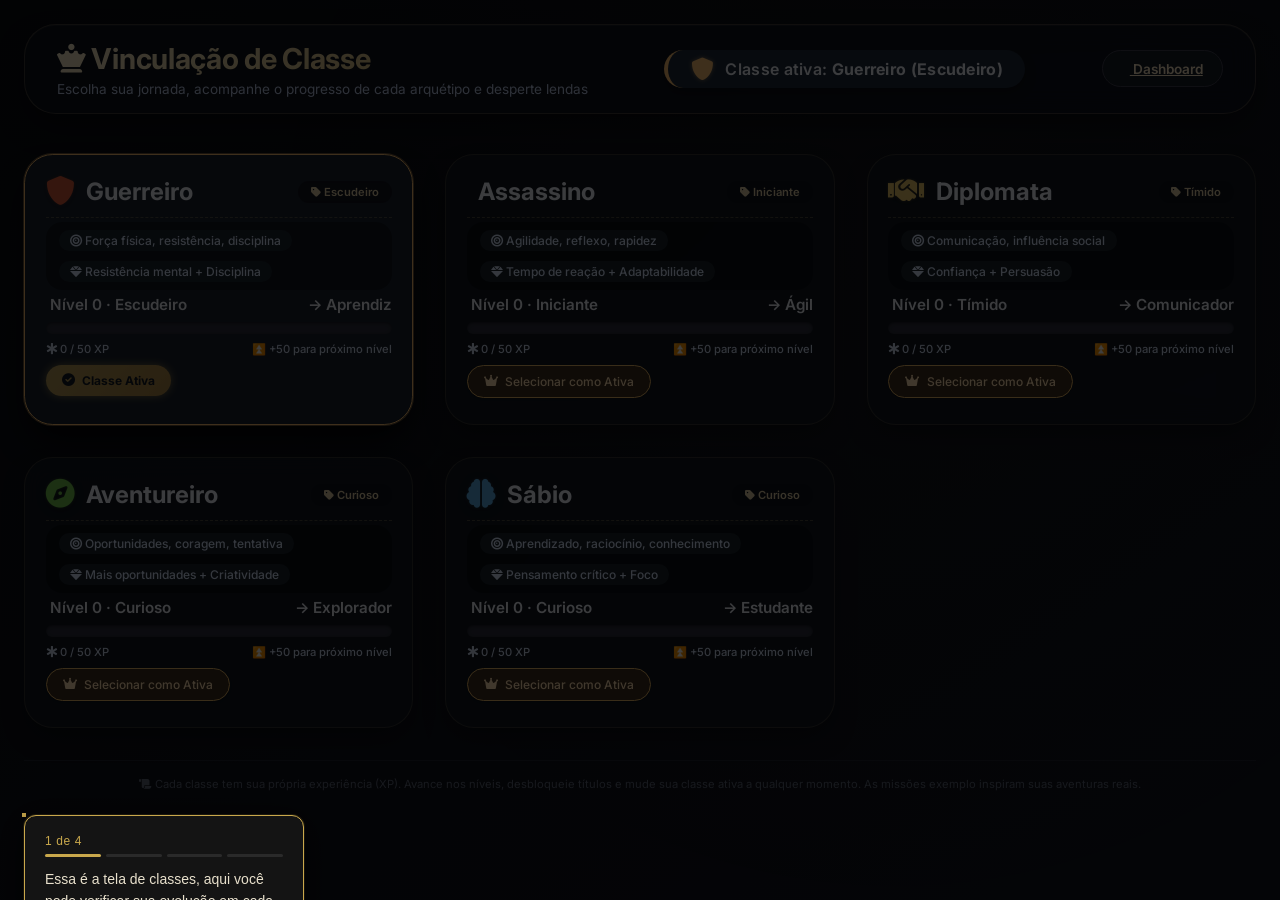
==== commit 78dc1bf3: "Deploy automático: atualização de sistema" ====
--- a/classes.html
+++ b/classes.html
@@ -474,7 +474,7 @@
 <body>
 <div class="class-container">
     <div class="hero-header">
-        <div class="title-section">
+        <div class="title-section" id="vincClasseArea">
             <h1><i class="fas fa-chess-queen"></i> Vinculação de Classe</h1>
             <p>Escolha sua jornada, acompanhe o progresso de cada arquétipo e desperte lendas</p>
         </div>
@@ -482,7 +482,7 @@
             <i class="fas fa-crown"></i>
             <span>Classe ativa: <strong id="activeClassName">--</strong></span>
         </div>
-            <a class="btn-icon" href="index.html"><i class="fas fa-skull-crosswalk"></i> Dashboard</a>
+            <a class="btn-icon" id="btnDashboard" href="index.html"><i class="fas fa-skull-crosswalk"></i> Dashboard</a>
     </div>
 
     <div class="classes-grid" id="classesGrid"></div>
@@ -703,13 +703,7 @@
         updateActiveClassBadge()
     }
 
-    window.addEventListener("DOMContentLoaded", () => {
-        onPageLoad()
-        // setTimeout(() => {
-            
-        // }, 100);
-        
-    })
+    
     
     function renderAllClasses() {
         const grid = document.getElementById("classesGrid");
@@ -899,6 +893,21 @@
             }
         });
     });
+
+    window.addEventListener("DOMContentLoaded", () => {
+        onPageLoad()
+        setTimeout(() => {
+            if (!fez_tutorial){
+                createTutorial([
+                    { id: 'vincClasseArea',      msg: 'Essa é a tela de classes, aqui você pode verificar sua evolução em cada classe e trocar para outras classes.' },
+                    { id: 'btnDashboard',      msg: 'Clique aqui para voltar à tela Inicial' },
+                    { id: 'classesGrid',      msg: 'Visualize seus avanços em cada classe e alterne entre elas livremente.' },
+                    { id: 'classesGrid',      msg: 'Isso conclui o tutorial. \n\n Se você tiver dúvidas, sugestões, comentários, reclamações, imposições ou qualquer "ões" é só dar o papo' },
+                ]);
+            }
+    }, 1000);
+        
+    })
 </script>
 </body>
 </html>
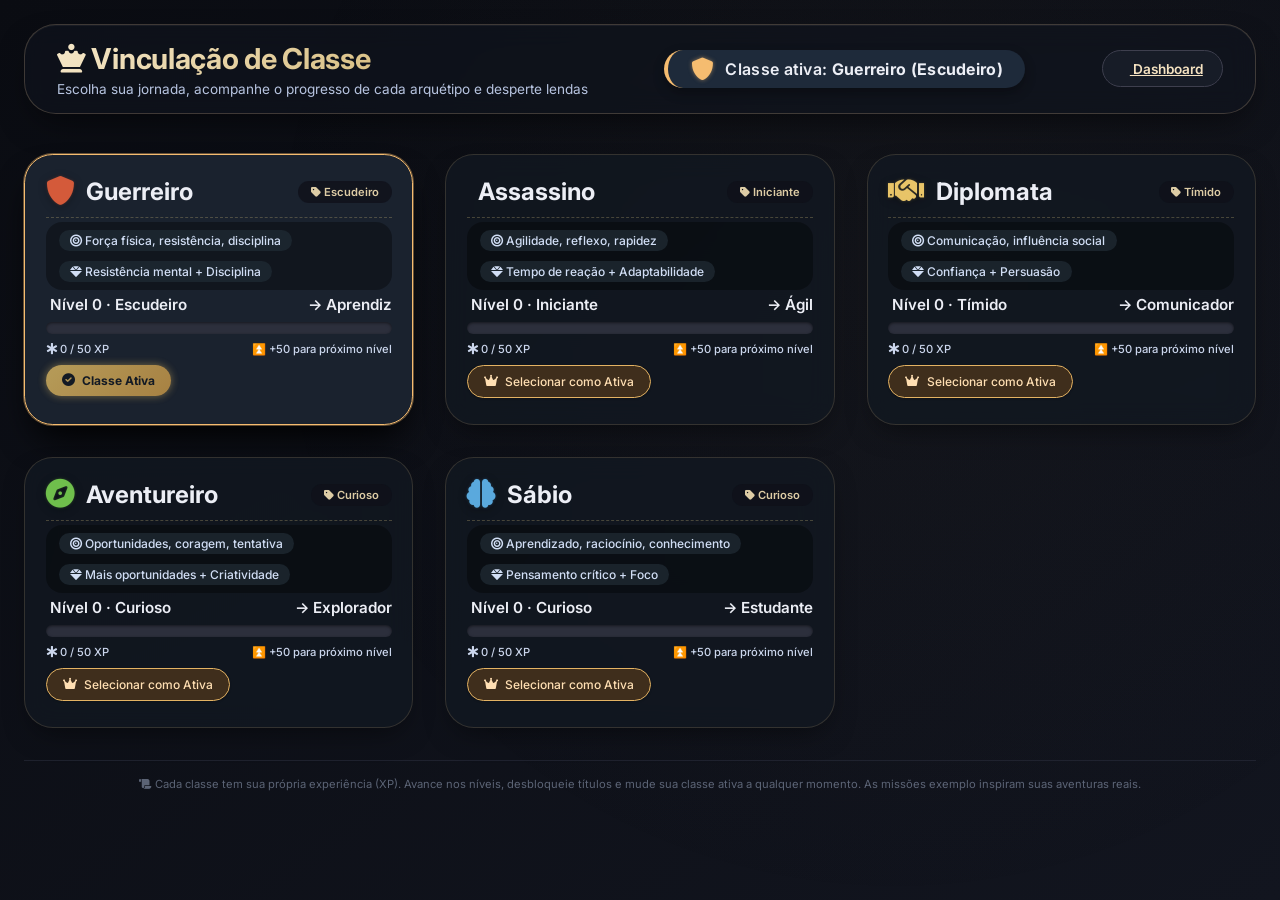
==== commit 5907f4a9: "Deploy automático: atualização de sistema" ====
--- a/classes.html
+++ b/classes.html
@@ -897,7 +897,7 @@
     window.addEventListener("DOMContentLoaded", () => {
         onPageLoad()
         setTimeout(() => {
-            if (!fez_tutorial){
+            if (!fez_tutorial && hero_id){
                 createTutorial([
                     { id: 'vincClasseArea',      msg: 'Essa é a tela de classes, aqui você pode verificar sua evolução em cada classe e trocar para outras classes.' },
                     { id: 'btnDashboard',      msg: 'Clique aqui para voltar à tela Inicial' },
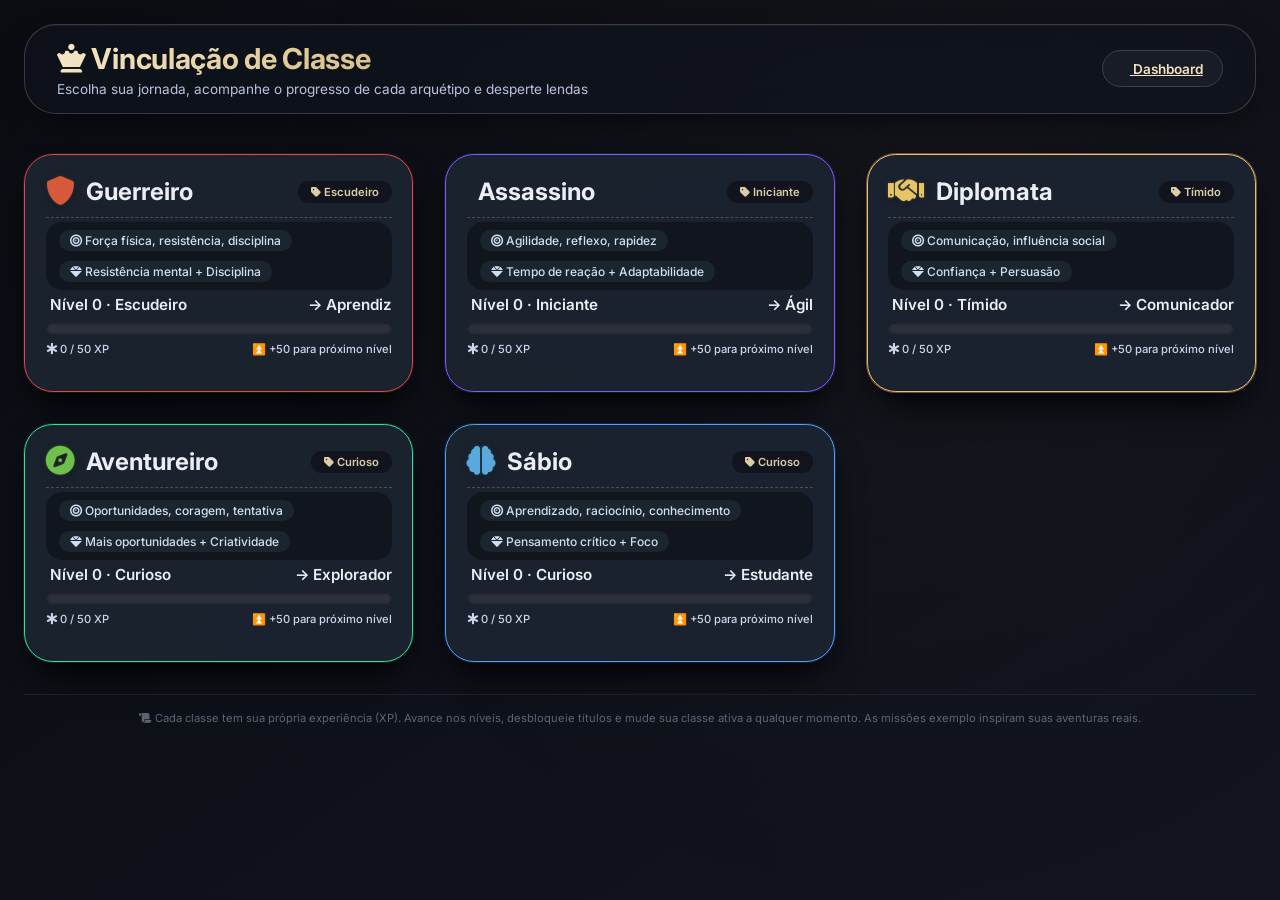
==== commit 52c021b7: "Deploy automático: atualização de sistema" ====
--- a/classes.html
+++ b/classes.html
@@ -477,10 +477,6 @@
         <div class="title-section" id="vincClasseArea">
             <h1><i class="fas fa-chess-queen"></i> Vinculação de Classe</h1>
             <p>Escolha sua jornada, acompanhe o progresso de cada arquétipo e desperte lendas</p>
-        </div>
-        <div class="active-class-badge" id="activeClassBadge">
-            <i class="fas fa-crown"></i>
-            <span>Classe ativa: <strong id="activeClassName">--</strong></span>
         </div>
             <a class="btn-icon" id="btnDashboard" href="index.html"><i class="fas fa-skull-crosswalk"></i> Dashboard</a>
     </div>
@@ -700,7 +696,6 @@
         }
         await loadData(local_hero_id);
         renderAllClasses()
-        updateActiveClassBadge()
     }
 
     
@@ -721,7 +716,7 @@
 
             // construir card
             const card = document.createElement("div");
-            card.className = `class-card ${isActive ? 'active-class' : ''}`;
+            card.className = `class-card active-class active-class-${cls.id}`;
             card.dataset.classId = cls.id;
 
             // Header com nome e level tag
@@ -756,7 +751,7 @@
                     <span>${!is_max_level ? `→ ${nextLevelName}` : '🏆 Lenda'}</span>
                 </div>
                 <div class="xp-bar-bg">
-                    <div class="xp-fill" style="width: ${porcentagem}%;"></div>
+                    <div class="xp-fill-${cls.id} xp-fill " style="width: ${porcentagem}%;"></div>
                 </div>
                 <div class="xp-text">
                     <span><i class="fas fa-star-of-life"></i> ${xp} / ${next_level_xp} XP</span>
@@ -777,25 +772,7 @@
             // Botões de ação
             const actionsDiv = document.createElement("div");
             actionsDiv.className = "card-actions";
-            
-            const selectBtn = document.createElement("button");
-            selectBtn.className = `btn-class btn-select ${isActive ? 'active-select' : ''}`;
-            selectBtn.innerHTML = isActive ? '<i class="fas fa-check-circle"></i> Classe Ativa' : '<i class="fas fa-crown"></i> Selecionar como Ativa';
-            if (!isActive) {
-                selectBtn.addEventListener("click", (e) => {
-                    e.stopPropagation();
-                    currentActiveClass = cls.id;
-                    saveActiveClass(cls.id);
-                    classe_atual = cls.id
-                    saveData(hero_id)
-                    updateActiveClassBadge();
-                    renderAllClasses(); // re-render para destacar nova classe ativa
-                });
-            } else {
-                selectBtn.disabled = false;
-                selectBtn.style.opacity = "0.9";
-            }
-
+                    
             const addXp250 = document.createElement("button");
             addXp250.className = "btn-class btn-xp";
             addXp250.innerHTML = '<i class="fas fa-plus-circle"></i> +250 XP';
@@ -828,7 +805,6 @@
                 }
             });
 
-            actionsDiv.appendChild(selectBtn);
 
             card.appendChild(headerDiv);
             card.appendChild(focusDiv);
@@ -839,25 +815,8 @@
             grid.appendChild(card);
         }
 
-        updateActiveClassBadge();
-    }
-
-    function updateActiveClassBadge() {
-        const badgeSpan = document.getElementById("activeClassName");
-        const activeClassObj = CLASSES_DATA.find(c => c.id === classe_atual);
-        if (badgeSpan && activeClassObj) {
-            badgeSpan.innerText = `${activeClassObj.nome} (${activeClassObj.niveis[getLevelAndTitle(getClassXP(activeClassObj.id, currentProgress), activeClassObj.niveis).levelNumber-1] || activeClassObj.niveis[0]})`;
-        } else if(badgeSpan) {
-            badgeSpan.innerText = "Guerreiro";
-        }
-        // atualizar ícone pequeno no badge
-        const badgeIcon = document.querySelector("#activeClassBadge i");
-        if (badgeIcon && activeClassObj) {
-            // troca a classe do ícone para refletir a classe ativa
-            const iconClasses = activeClassObj.icone.split(' ');
-            badgeIcon.className = `${iconClasses[0]} ${iconClasses[1] || 'fas fa-crown'}`;
-        }
-    }
+    }
+
 
     // Reset global de todos os progressos
     function globalReset() {
@@ -896,8 +855,10 @@
 
     window.addEventListener("DOMContentLoaded", () => {
         onPageLoad()
+        
+        {
         setTimeout(() => {
-            if (!fez_tutorial && hero_id){
+            if (!fez_tutorial && hero_id != undefined){
                 createTutorial([
                     { id: 'vincClasseArea',      msg: 'Essa é a tela de classes, aqui você pode verificar sua evolução em cada classe e trocar para outras classes.' },
                     { id: 'btnDashboard',      msg: 'Clique aqui para voltar à tela Inicial' },
@@ -906,6 +867,7 @@
                 ]);
             }
     }, 1000);
+    }
         
     })
 </script>
--- a/index.css
+++ b/index.css
@@ -12,6 +12,26 @@
     --card-bg: rgba(18, 22, 30, 0.75);
     --transition-default: all 0.25s cubic-bezier(0.2, 0.9, 0.4, 1.1);
     --shadow-elevation: 0 20px 35px -12px rgba(0,0,0,0.6);
+
+    --warrior-primary: #d94a4a;
+    --warrior-glow: rgba(217, 74, 74, 0.45);
+    --warrior-soft: rgba(217, 74, 74, 0.15);
+
+    --assassin-primary: #7a5cff;
+    --assassin-glow: rgba(122, 92, 255, 0.45);
+    --assassin-soft: rgba(122, 92, 255, 0.15);
+
+    --sage-primary: #4da3ff;
+    --sage-glow: rgba(77, 163, 255, 0.45);
+    --sage-soft: rgba(77, 163, 255, 0.15);
+
+    --diplomat-primary: #f0a63a;
+    --diplomat-glow: rgba(240, 166, 58, 0.5);
+    --diplomat-soft: rgba(240, 166, 58, 0.15);
+
+    --adventurer-primary: #3ddc97;
+    --adventurer-glow: rgba(61, 220, 151, 0.45);
+    --adventurer-soft: rgba(61, 220, 151, 0.15);
 }
 
 body {
@@ -239,6 +259,22 @@
     background: linear-gradient(90deg, rgba(255,255,255,0.2), transparent);
     animation: shimmer 2s infinite;
 }
+.xp-fill-warrior{
+    background: linear-gradient(90deg, var(--warrior-glow), var(--warrior-primary))!important;
+}
+.xp-fill-assassin{
+    background: linear-gradient(90deg, var(--assassin-glow), var(--assassin-primary))!important;
+}
+.xp-fill-diplomat{
+    background: linear-gradient(90deg, var(--diplomat-glow), var(--diplomat-primary))!important;
+}
+.xp-fill-sage{
+    background: linear-gradient(90deg, var(--sage-glow), var(--sage-primary))!important;
+}
+.xp-fill-adventurer{
+    background: linear-gradient(90deg, var(--adventurer-glow), var(--adventurer-primary))!important;
+}
+
 @keyframes shimmer {
     0% { transform: translateX(-100%); }
     100% { transform: translateX(100%); }
@@ -409,6 +445,22 @@
     padding-left: 12px;
     transition: border-left-width 0.2s;
 }
+.mission-warrior{
+    border-left: 4px solid var(--warrior-primary)!important;
+}
+.mission-assassin{
+    border-left: 4px solid var(--assassin-primary)!important;
+}
+.mission-adventurer{
+    border-left: 4px solid var(--adventurer-primary)!important;
+}
+.mission-sage{
+    border-left: 4px solid var(--sage-primary)!important;
+}
+.mission-diplomat{
+    border-left: 4px solid var(--diplomat-primary)!important;
+}
+
 .mission-card.primary:hover .mission-title {
     border-left-width: 6px;
 }
@@ -416,6 +468,9 @@
     display: flex;
     flex-direction: column;
     gap: 0.8rem;
+    max-height: 400px!important;
+    overflow-y: scroll;
+    overflow-x: hidden;
 }
 .mission-item {
     background: #0f111c;
@@ -944,4 +999,111 @@
     0% { opacity: 1; transform: translateY(0); }
     70% { opacity: 1; }
     100% { opacity: 0; transform: translateY(-20px); visibility: hidden; }
+}
+
+.mission-card.warrior::before {
+    background: var(--warrior-primary);
+}
+
+.mission-card.warrior:hover {
+    box-shadow: 0 0 20px var(--warrior-glow);
+}
+
+.mission-card.warrior .mission-xp {
+    background: var(--warrior-soft);
+    color: var(--warrior-primary);
+}
+.mission-card.assassin::before {
+    background: var(--assassin-primary);
+}
+
+.mission-card.assassin:hover {
+    box-shadow: 0 0 20px var(--assassin-glow);
+}
+
+.mission-card.assassin .mission-xp {
+    background: var(--assassin-soft);
+    color: var(--assassin-primary);
+}
+
+.mission-card.sage::before {
+    background: var(--sage-primary);
+}
+
+.mission-card.sage:hover {
+    box-shadow: 0 0 20px var(--sage-glow);
+}
+
+.mission-card.sage .mission-xp {
+    background: var(--sage-soft);
+    color: var(--sage-primary);
+}
+
+.mission-card.diplomat::before {
+    background: var(--diplomat-primary);
+}
+
+.mission-card.diplomat:hover {
+    box-shadow: 0 0 20px var(--diplomat-glow);
+}
+
+.mission-card.diplomat .mission-xp {
+    background: var(--diplomat-soft);
+    color: var(--diplomat-primary);
+}
+
+.mission-card.adventurer::before {
+    background: var(--adventurer-primary);
+}
+
+.mission-card.adventurer:hover {
+    box-shadow: 0 0 20px var(--adventurer-glow);
+}
+
+.mission-card.adventurer .mission-xp {
+    background: var(--adventurer-soft);
+    color: var(--adventurer-primary);
+}
+
+.class-card.active-class-assassin {
+        border: 1.5px solid var(--assassin-primary);
+        box-shadow: 0 0 0 1px var(--assassin-soft), 0 20px 35px -10px black;
+        background: rgba(28, 36, 48, 0.96);
+}
+
+.class-card.active-class-assassin:hover {
+    box-shadow: 0 0 0 2px var(--assassin-primary), 0 28px 40px -12px black;
+}
+
+
+.class-card.active-class-adventurer {
+        border: 1.5px solid var(--adventurer-primary);
+        box-shadow: 0 0 0 1px var(--adventurer-soft), 0 20px 35px -10px black;
+        background: rgba(28, 36, 48, 0.96);
+}
+
+.class-card.active-class-adventurer:hover {
+    box-shadow: 0 0 0 2px var(--adventurer-primary), 0 28px 40px -12px black;
+}
+
+
+.class-card.active-class-sage {
+        border: 1.5px solid var(--sage-primary);
+        box-shadow: 0 0 0 1px var(--sage-soft), 0 20px 35px -10px black;
+        background: rgba(28, 36, 48, 0.96);
+}
+
+.class-card.active-class-sage:hover {
+    box-shadow: 0 0 0 2px var(--sage-primary), 0 28px 40px -12px black;
+}
+
+
+.class-card.active-class-warrior {
+        border: 1.5px solid var(--warrior-primary);
+        box-shadow: 0 0 0 1px var(--warrior-soft), 0 20px 35px -10px black;
+        background: rgba(28, 36, 48, 0.96);
+}
+
+.class-card.active-class-warrior:hover {
+    box-shadow: 0 0 0 2px var(--warrior-primary), 0 28px 40px -12px black;
 }
